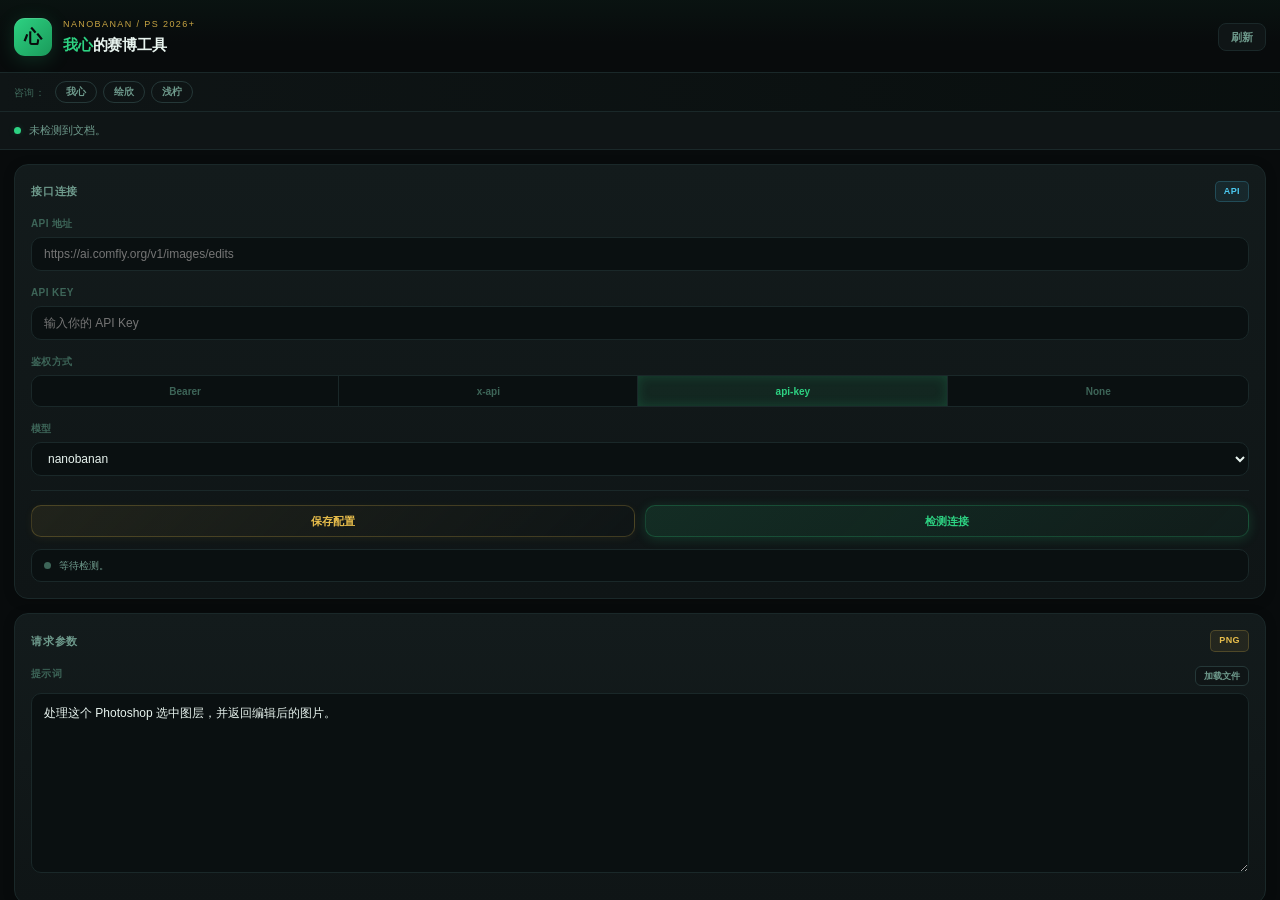
==== app.html @ c8e30601 "新架构" ====
<!DOCTYPE html>
<html>
  <head>
    <meta charset="UTF-8" />
    <title>我心的赛博工具</title>
    <link rel="stylesheet" href="app.css" />
  </head>
  <body>
    <div id="panel">

      <div class="header">
        <div class="header-left">
          <div class="brand-mark">心</div>
          <div class="header-text">
            <span class="eyebrow">NANOBANAN / PS 2026+</span>
            <span class="title"><span class="title-highlight">我心</span>的赛博工具</span>
          </div>
        </div>
        <button class="btn-icon" id="refreshBtn">刷新</button>
      </div>

      <div class="consult-bar">
        <span class="consult-label">咨询：</span>
        <button class="consult-btn" id="consultWoxin">我心</button>
        <button class="consult-btn" id="consultHuixin">绘欣</button>
        <button class="consult-btn" id="consultQianning">浅柠</button>
      </div>

      <div class="layer-bar">
        <span class="dot dot-green"></span>
        <span id="layerStatus">未检测到文档。</span>
      </div>

      <div class="card card-secondary">
        <div class="card-header">
          <span class="card-title">接口连接</span>
          <span class="badge badge-cyan">API</span>
        </div>

        <div class="field">
          <label for="apiUrlInput">API 地址</label>
          <input type="text" id="apiUrlInput" placeholder="https://ai.comfly.org/v1/images/edits" />
        </div>

        <div class="field">
          <label for="apiKeyInput">API Key</label>
          <input type="password" id="apiKeyInput" placeholder="输入你的 API Key" />
        </div>

        <div class="field">
          <label>鉴权方式</label>
          <div class="seg-group" id="authModeInput">
            <button class="seg seg-first" data-value="bearer">Bearer</button>
            <button class="seg" data-value="x-api-key">x-api</button>
            <button class="seg seg-active" data-value="api-key">api-key</button>
            <button class="seg seg-last" data-value="none">None</button>
          </div>
        </div>

        <div class="field">
          <label for="modelInput">模型</label>
          <select id="modelInput">
            <option value="nanobanan">nanobanan</option>
          </select>
        </div>

        <div class="btn-row">
          <button class="btn-secondary" id="saveConfigBtn">保存配置</button>
          <span class="btn-row-gap"></span>
          <button class="btn-accent" id="testBtn">检测连接</button>
        </div>

        <div class="conn-box" id="connectionStatus">
          <span class="dot dot-gray"></span>
          <span id="connLabel">等待检测。</span>
        </div>
      </div>

      <div class="card card-secondary">
        <div class="card-header">
          <span class="card-title">请求参数</span>
          <span class="badge badge-amber">PNG</span>
        </div>

        <div class="field">
          <div class="field-header">
            <label>提示词</label>
            <button class="btn-load" id="loadPromptBtn">加载文件</button>
          </div>
          <textarea class="prompt-area" id="promptInput" spellcheck="false">处理这个 Photoshop 选中图层，并返回编辑后的图片。</textarea>
        </div>
      </div>

      <div class="status-bar" id="status">就绪。我心的赛博工具 v2.0</div>

      <div class="card action-card">
        <div class="card-header">
          <span class="card-title">操作流程</span>
          <span class="badge badge-brand">心班</span>
        </div>

        <button class="btn-toggle toggle-on" id="fitBoundsInput">结果适配原图层边界：开启</button>

        <div class="step-group">
          <div class="step-label"><span class="step-num">1</span><span class="step-text">捕获选区</span></div>
          <button class="btn-primary" id="uploadBtn">上传图层</button>
          <div class="preview-box" id="previewSource">
            <span class="preview-empty" id="previewSourceEmpty">框选区域后点击上传</span>
            <img class="preview-img" id="previewSourceImg" />
          </div>
        </div>

        <div class="step-divider"></div>

        <div class="step-group">
          <div class="step-label"><span class="step-num step-num-amber">2</span><span class="step-text">AI 处理</span></div>
          <button class="btn-generate" id="sendApiBtn" disabled>上传API网站</button>
          <div class="preview-box" id="previewResult">
            <span class="preview-empty" id="previewResultEmpty">API 返回结果</span>
            <img class="preview-img" id="previewResultImg" />
          </div>
        </div>

        <div class="step-divider"></div>

        <div class="step-group">
          <div class="step-label"><span class="step-num">3</span><span class="step-text">导入结果</span></div>
          <button class="btn-import" id="importPsBtn" disabled>传回PS</button>
        </div>
      </div>

    </div>
    <script src="app.js"></script>
  </body>
</html>
---- app.css ----
:root {
  --bg: #080b0c;
  --surface: #0f1516;
  --card: #131b1c;
  --card-hover: #162122;
  --input-bg: #0a1011;
  --line: #1a2829;
  --line-light: #253838;
  --text: #e8f4ef;
  --muted: #6e9a8c;
  --subtle: #3d6558;
  --green: #2dd282;
  --green-light: #5ae8a8;
  --green-dim: rgba(45, 210, 130, 0.08);
  --green-glow: rgba(45, 210, 130, 0.18);
  --green-border: rgba(45, 210, 130, 0.22);
  --amber: #e8be4c;
  --amber-dim: rgba(232, 190, 76, 0.08);
  --amber-glow: rgba(232, 190, 76, 0.15);
  --amber-border: rgba(232, 190, 76, 0.22);
  --cyan: #4cc9f0;
  --cyan-dim: rgba(76, 201, 240, 0.08);
  --cyan-border: rgba(76, 201, 240, 0.22);
  --bad: #f07167;
  --bad-dim: rgba(240, 113, 103, 0.10);
  --radius: 10px;
  --radius-lg: 14px;
}

body {
  margin: 0;
  padding: 0;
  background: var(--bg);
  color: var(--text);
  font-family: "Segoe UI", -apple-system, sans-serif;
  font-size: 12px;
  line-height: 1.5;
  height: 100vh;
  overflow: hidden;
}

#panel {
  display: flex;
  flex-direction: column;
  padding: 0 14px 20px 14px;
  height: 100vh;
  overflow-y: auto;
  box-sizing: border-box;
}

#panel > * {
  flex-shrink: 0;
}

.header {
  display: flex;
  flex-direction: row;
  align-items: center;
  justify-content: space-between;
  padding: 18px 14px 16px 14px;
  margin: 0 -14px;
  border-bottom: 1px solid var(--line);
  background: linear-gradient(180deg, rgba(45, 210, 130, 0.04) 0%, transparent 60%);
}

.header-left {
  display: flex;
  flex-direction: row;
  align-items: center;
}

.brand-mark {
  width: 38px;
  height: 38px;
  background: linear-gradient(135deg, #2dd282 0%, #1a9a5a 100%);
  color: #080b0c;
  font-weight: 900;
  font-size: 18px;
  display: flex;
  align-items: center;
  justify-content: center;
  border-radius: 11px;
  margin-right: 11px;
  box-shadow: 0 4px 20px var(--green-glow), inset 0 1px 0 rgba(255,255,255,0.15);
}

.header-text {
  display: flex;
  flex-direction: column;
}

.eyebrow {
  color: var(--amber);
  font-size: 9px;
  letter-spacing: 1.4px;
  text-transform: uppercase;
  opacity: 0.85;
}

.title {
  font-size: 15px;
  font-weight: 800;
  margin-top: 2px;
  color: var(--text);
  letter-spacing: -0.2px;
}

.title-highlight {
  color: var(--green);
}

.btn-icon {
  height: 28px;
  padding: 0 12px;
  background: var(--surface);
  border: 1px solid var(--line);
  border-radius: 8px;
  color: var(--muted);
  font-size: 11px;
  font-weight: 600;
  font-family: inherit;
  cursor: pointer;
}

.consult-bar {
  display: flex;
  flex-direction: row;
  align-items: center;
  padding: 8px 14px;
  margin: 0 -14px;
  background: linear-gradient(90deg, var(--surface) 0%, rgba(45, 210, 130, 0.02) 100%);
  border-bottom: 1px solid var(--line);
}

.consult-label {
  font-size: 10px;
  color: var(--subtle);
  margin-right: 10px;
  letter-spacing: 0.3px;
}

.consult-btn {
  height: 22px;
  padding: 0 10px;
  margin-right: 6px;
  background: transparent;
  border: 1px solid var(--line-light);
  border-radius: 12px;
  color: var(--muted);
  font-size: 10px;
  font-weight: 600;
  font-family: inherit;
  cursor: pointer;
}

.layer-bar {
  display: flex;
  flex-direction: row;
  align-items: center;
  padding: 10px 14px;
  margin: 0 -14px;
  background: var(--surface);
  border-bottom: 1px solid var(--line);
  font-size: 11px;
  color: var(--muted);
}

.dot {
  width: 7px;
  height: 7px;
  border-radius: 50%;
  margin-right: 8px;
  flex-shrink: 0;
}

.dot-green { background: var(--green); box-shadow: 0 0 6px var(--green-glow); }
.dot-gray { background: var(--subtle); }
.dot-red { background: var(--bad); }

.card {
  margin-top: 14px;
  padding: 16px;
  background: var(--card);
  border: 1px solid var(--line);
  border-radius: var(--radius-lg);
  box-shadow: 0 2px 12px rgba(0,0,0,0.2);
}

.card-secondary {
  background: linear-gradient(180deg, var(--card) 0%, var(--surface) 100%);
  border-color: var(--line);
}

.card-header {
  display: flex;
  flex-direction: row;
  align-items: center;
  justify-content: space-between;
  margin-bottom: 14px;
}

.card-title {
  font-size: 11px;
  font-weight: 700;
  text-transform: uppercase;
  letter-spacing: 0.8px;
  color: var(--muted);
}

.badge {
  font-size: 9px;
  font-weight: 700;
  padding: 3px 8px;
  border-radius: 5px;
  letter-spacing: 0.4px;
}

.badge-cyan {
  background: var(--cyan-dim);
  color: var(--cyan);
  border: 1px solid var(--cyan-border);
}

.badge-amber {
  background: var(--amber-dim);
  color: var(--amber);
  border: 1px solid var(--amber-border);
}

.badge-brand {
  background: var(--green-dim);
  color: var(--green);
  border: 1px solid var(--green-border);
}

.field {
  margin-bottom: 14px;
}

.field-header {
  display: flex;
  flex-direction: row;
  align-items: center;
  justify-content: space-between;
  margin-bottom: 6px;
}

.field-header label {
  margin-bottom: 0;
}

.btn-load {
  height: 20px;
  padding: 0 8px;
  background: var(--surface);
  border: 1px solid var(--line-light);
  border-radius: 6px;
  color: var(--muted);
  font-size: 9px;
  font-weight: 600;
  font-family: inherit;
  cursor: pointer;
}

.field label {
  display: block;
  color: var(--subtle);
  font-size: 10px;
  font-weight: 600;
  letter-spacing: 0.4px;
  margin-bottom: 6px;
  text-transform: uppercase;
}

input[type="text"],
input[type="password"] {
  display: block;
  width: 100%;
  height: 34px;
  padding: 0 12px;
  background: var(--input-bg);
  border: 1px solid var(--line);
  border-radius: var(--radius);
  color: var(--text);
  font-size: 12px;
  font-family: inherit;
  box-sizing: border-box;
}

input[type="text"]:focus,
input[type="password"]:focus {
  border-color: var(--green);
  outline: none;
  box-shadow: 0 0 0 3px var(--green-dim), 0 0 12px var(--green-glow);
}

textarea {
  display: block;
  width: 100%;
  min-height: 120px;
  max-height: 220px;
  overflow: auto;
  padding: 10px 12px;
  background: var(--input-bg);
  border: 1px solid var(--line);
  border-radius: var(--radius);
  color: var(--text);
  font-size: 12px;
  font-family: inherit;
  line-height: 1.6;
  white-space: pre-wrap;
  overflow-wrap: anywhere;
  box-sizing: border-box;
  resize: vertical;
}

.prompt-scroll {
  display: none;
}

.prompt-area {
  display: block;
  width: 100%;
  height: 180px;
  min-height: 150px;
  max-height: 240px;
  padding: 10px 12px;
  background: var(--input-bg);
  border: 1px solid var(--line);
  border-radius: var(--radius);
  color: var(--text);
  font-size: 12px;
  font-family: inherit;
  line-height: 1.6;
  box-sizing: border-box;
  outline: none;
  resize: vertical;
  overflow: auto;
  white-space: pre-wrap;
  overflow-wrap: anywhere;
  scrollbar-gutter: stable;
}

.prompt-area::-webkit-scrollbar {
  width: 9px;
}

.prompt-area::-webkit-scrollbar-track {
  background: rgba(10, 16, 17, 0.9);
  border-radius: 999px;
}

.prompt-area::-webkit-scrollbar-thumb {
  background: var(--line-light);
  border: 2px solid var(--input-bg);
  border-radius: 999px;
}

.prompt-area::-webkit-scrollbar-thumb:hover {
  background: var(--subtle);
}

textarea:focus {
  border-color: var(--amber);
  outline: none;
  box-shadow: 0 0 0 3px var(--amber-dim), 0 0 12px var(--amber-glow);
}

select {
  display: block;
  width: 100%;
  height: 34px;
  padding: 0 12px;
  background: var(--input-bg);
  border: 1px solid var(--line);
  border-radius: var(--radius);
  color: var(--text);
  font-size: 12px;
  font-family: inherit;
  box-sizing: border-box;
}

select:focus {
  border-color: var(--green);
  outline: none;
  box-shadow: 0 0 0 3px var(--green-dim);
}

.seg-group {
  display: flex;
  flex-direction: row;
  border-radius: var(--radius);
  overflow: hidden;
  border: 1px solid var(--line);
}

.seg {
  flex: 1 1 auto;
  height: 30px;
  margin: 0;
  padding: 0 4px;
  background: var(--input-bg);
  border: none;
  border-right: 1px solid var(--line);
  border-radius: 0;
  color: var(--subtle);
  font-size: 10px;
  font-weight: 600;
  font-family: inherit;
  cursor: pointer;
}

.seg-first {
  border-radius: 0;
}

.seg-last {
  border-right: none;
  border-radius: 0;
}

.seg-active {
  background: var(--green-dim);
  color: var(--green);
  box-shadow: inset 0 0 12px var(--green-glow);
}

.btn-row {
  display: flex;
  flex-direction: row;
  margin-top: 14px;
  padding-top: 14px;
  border-top: 1px solid var(--line);
}

.btn-row button {
  flex: 1 1 auto;
}

.btn-row-gap {
  width: 10px;
  flex-shrink: 0;
}

button {
  height: 32px;
  padding: 0 14px;
  background: var(--surface);
  border: 1px solid var(--line);
  border-radius: var(--radius);
  color: var(--text);
  font-size: 11px;
  font-weight: 600;
  font-family: inherit;
  cursor: pointer;
}

button:disabled {
  opacity: 0.30;
  cursor: default;
}

.btn-secondary {
  background: linear-gradient(135deg, var(--amber-dim) 0%, var(--surface) 100%);
  border-color: var(--amber-border);
  color: var(--amber);
  box-shadow: 0 2px 8px rgba(232, 190, 76, 0.06);
}

.btn-accent {
  background: linear-gradient(135deg, rgba(45, 210, 130, 0.12) 0%, rgba(45, 210, 130, 0.04) 100%);
  border: 1px solid var(--green-border);
  color: var(--green);
  box-shadow: 0 2px 12px var(--green-glow);
}

.btn-primary {
  width: 100%;
  height: 38px;
  background: linear-gradient(135deg, #2dd282 0%, #1fb86d 50%, #17a05e 100%);
  border: none;
  border-radius: var(--radius);
  color: #080b0c;
  font-size: 13px;
  font-weight: 700;
  box-shadow: 0 4px 20px var(--green-glow), inset 0 1px 0 rgba(255,255,255,0.15);
}

.btn-toggle {
  width: 100%;
  height: 30px;
  margin-bottom: 16px;
  text-align: left;
  padding: 0 12px;
  font-size: 11px;
  border-radius: var(--radius);
}

.toggle-on {
  background: linear-gradient(135deg, var(--amber-dim) 0%, transparent 100%);
  border-color: var(--amber-border);
  color: var(--amber);
}

.toggle-off {
  background: var(--surface);
  border-color: var(--line);
  color: var(--muted);
}

.conn-box {
  display: flex;
  flex-direction: row;
  align-items: center;
  margin-top: 12px;
  padding: 8px 12px;
  background: var(--input-bg);
  border: 1px solid var(--line);
  border-radius: var(--radius);
  font-size: 10px;
  color: var(--muted);
}

.conn-ok {
  border-color: var(--green-border);
  color: var(--green);
  background: linear-gradient(135deg, var(--green-dim) 0%, var(--input-bg) 100%);
  box-shadow: 0 0 8px var(--green-glow);
}

.conn-bad {
  border-color: rgba(240, 113, 103, 0.3);
  color: var(--bad);
  background: linear-gradient(135deg, var(--bad-dim) 0%, var(--input-bg) 100%);
}

.action-card {
  margin-top: 16px;
  padding: 18px;
  background: linear-gradient(170deg, #112a20 0%, var(--card) 40%, var(--bg) 100%);
  border: 1px solid var(--green-border);
  border-radius: var(--radius-lg);
  box-shadow: 0 6px 30px rgba(45, 210, 130, 0.06), inset 0 1px 0 rgba(45, 210, 130, 0.08);
}

.action-card .card-header {
  margin-bottom: 16px;
  padding-bottom: 12px;
  border-bottom: 1px solid rgba(45, 210, 130, 0.12);
}

.preview-box {
  margin: 8px 0 0 0;
  padding: 4px;
  background: linear-gradient(180deg, var(--input-bg) 0%, #060909 100%);
  border: 1px solid var(--line);
  border-radius: var(--radius);
  height: 140px;
  display: flex;
  align-items: center;
  justify-content: center;
  overflow: hidden;
  box-shadow: inset 0 2px 8px rgba(0,0,0,0.3);
}

.preview-empty {
  color: var(--subtle);
  font-size: 10px;
  text-align: center;
  letter-spacing: 0.3px;
}

.preview-img {
  width: 100%;
  height: 100%;
  border-radius: 8px;
  display: none;
}

.step-group {
  margin-bottom: 4px;
}

.step-label {
  display: flex;
  flex-direction: row;
  align-items: center;
  margin-bottom: 8px;
}

.step-num {
  width: 22px;
  height: 22px;
  background: linear-gradient(135deg, var(--green) 0%, #1a9a5a 100%);
  color: #080b0c;
  font-size: 11px;
  font-weight: 800;
  display: flex;
  align-items: center;
  justify-content: center;
  border-radius: 7px;
  margin-right: 10px;
  box-shadow: 0 2px 10px var(--green-glow);
}

.step-num-amber {
  background: linear-gradient(135deg, var(--amber) 0%, #b8882a 100%);
  box-shadow: 0 2px 10px var(--amber-glow);
}

.step-text {
  font-size: 11px;
  font-weight: 700;
  color: var(--text);
  letter-spacing: 0.3px;
}

.step-divider {
  height: 1px;
  margin: 14px 0;
  background: linear-gradient(90deg, transparent 0%, var(--line-light) 15%, var(--green-border) 50%, var(--line-light) 85%, transparent 100%);
}

.btn-generate {
  width: 100%;
  height: 36px;
  background: linear-gradient(135deg, rgba(232, 190, 76, 0.14) 0%, rgba(232, 190, 76, 0.04) 100%);
  border: 1px solid var(--amber-border);
  border-radius: var(--radius);
  color: var(--amber);
  font-size: 12px;
  font-weight: 700;
  font-family: inherit;
  cursor: pointer;
  box-shadow: 0 3px 14px var(--amber-glow);
}

.btn-generate:disabled {
  opacity: 0.30;
  cursor: default;
  box-shadow: none;
}

.btn-import {
  width: 100%;
  height: 36px;
  background: linear-gradient(135deg, #2dd282 0%, #1fb86d 50%, #17a05e 100%);
  border: none;
  border-radius: var(--radius);
  color: #080b0c;
  font-size: 12px;
  font-weight: 700;
  font-family: inherit;
  cursor: pointer;
  box-shadow: 0 4px 20px var(--green-glow), inset 0 1px 0 rgba(255,255,255,0.12);
}

.btn-import:disabled {
  opacity: 0.30;
  cursor: default;
  box-shadow: none;
}

.status-bar {
  margin-top: 16px;
  margin-bottom: 0;
  padding: 9px 14px;
  background: linear-gradient(135deg, var(--surface) 0%, var(--bg) 100%);
  border: 1px solid var(--line);
  border-radius: var(--radius);
  color: var(--subtle);
  font-size: 10px;
  letter-spacing: 0.2px;
}

.status-ok {
  color: var(--green);
  border-color: var(--green-border);
}

.status-bad {
  color: var(--bad);
  border-color: rgba(240, 113, 103, 0.3);
}
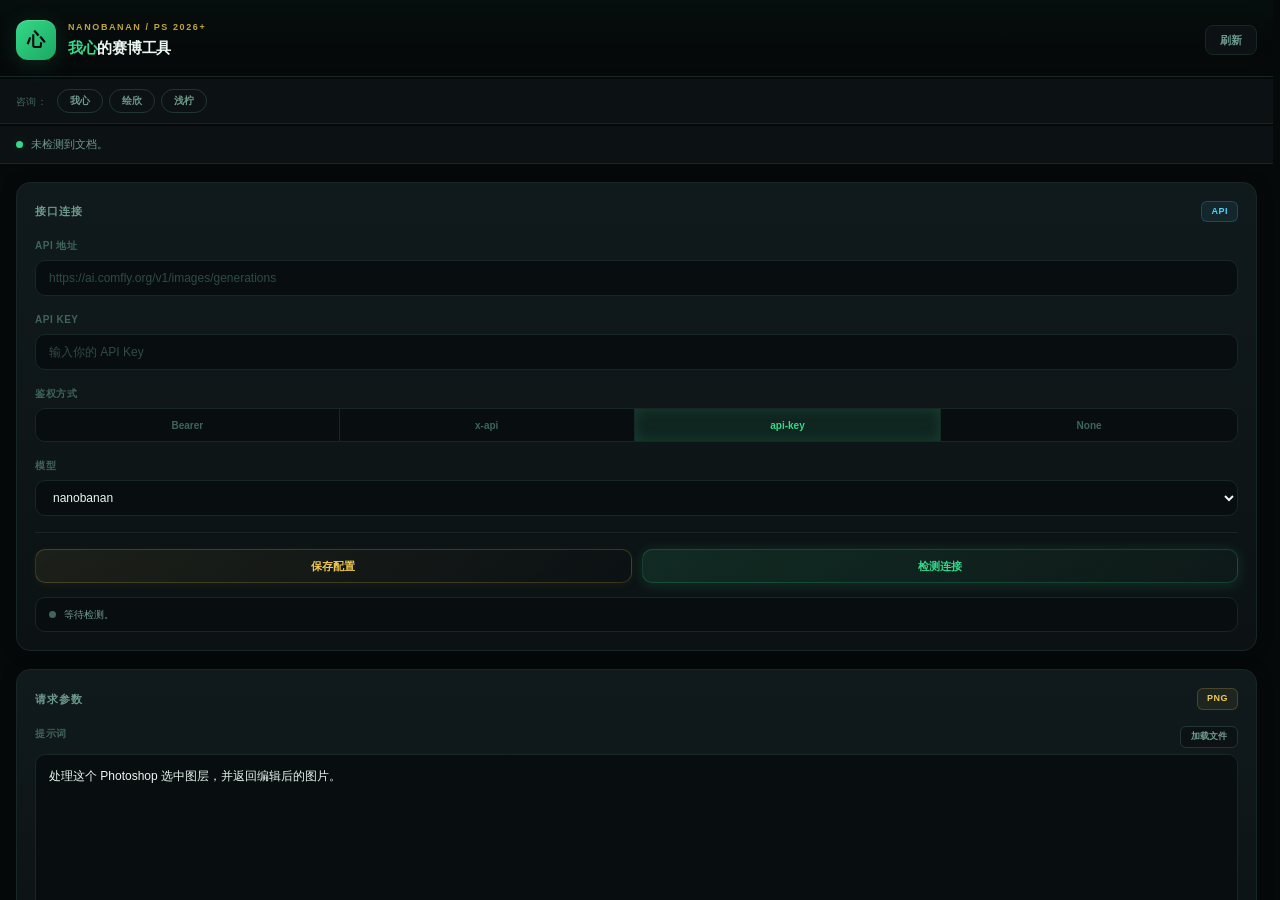
==== commit a7abc020: "修改多图传输" ====
--- a/app.html
+++ b/app.html
@@ -39,7 +39,7 @@
 
         <div class="field">
           <label for="apiUrlInput">API 地址</label>
-          <input type="text" id="apiUrlInput" placeholder="https://ai.comfly.org/v1/images/edits" />
+          <input type="text" id="apiUrlInput" placeholder="https://ai.comfly.org/v1/images/generations" />
         </div>
 
         <div class="field">
@@ -104,10 +104,33 @@
         <div class="step-group">
           <div class="step-label"><span class="step-num">1</span><span class="step-text">捕获选区</span></div>
           <button class="btn-primary" id="uploadBtn">上传图层</button>
-          <div class="preview-box" id="previewSource">
-            <span class="preview-empty" id="previewSourceEmpty">框选区域后点击上传</span>
-            <img class="preview-img" id="previewSourceImg" />
+          <div class="image-grid" id="imageGrid">
+            <div class="image-slot" data-index="0">
+              <span class="slot-label">1</span>
+              <span class="slot-empty">拖入或点击上传</span>
+              <img class="slot-img" />
+              <button class="slot-remove">&times;</button>
+            </div>
+            <div class="image-slot" data-index="1">
+              <span class="slot-label">2</span>
+              <span class="slot-empty">拖入或点击上传</span>
+              <img class="slot-img" />
+              <button class="slot-remove">&times;</button>
+            </div>
+            <div class="image-slot" data-index="2">
+              <span class="slot-label">3</span>
+              <span class="slot-empty">拖入或点击上传</span>
+              <img class="slot-img" />
+              <button class="slot-remove">&times;</button>
+            </div>
+            <div class="image-slot" data-index="3">
+              <span class="slot-label">4</span>
+              <span class="slot-empty">拖入或点击上传</span>
+              <img class="slot-img" />
+              <button class="slot-remove">&times;</button>
+            </div>
           </div>
+          <div class="slot-hint">支持拖入图片文件或点击"上传图层"从 PS 捕获</div>
         </div>
 
         <div class="step-divider"></div>
--- a/app.css
+++ b/app.css
@@ -1,108 +1,132 @@
 :root {
-  --bg: #080b0c;
-  --surface: #0f1516;
-  --card: #131b1c;
-  --card-hover: #162122;
-  --input-bg: #0a1011;
-  --line: #1a2829;
-  --line-light: #253838;
-  --text: #e8f4ef;
+  --bg: #06090a;
+  --surface: #0c1214;
+  --card: #101a1c;
+  --card-hover: #142022;
+  --input-bg: #080e10;
+  --line: #182626;
+  --line-light: #223535;
+  --text: #eaf6f0;
   --muted: #6e9a8c;
   --subtle: #3d6558;
-  --green: #2dd282;
+  --green: #34d98a;
   --green-light: #5ae8a8;
-  --green-dim: rgba(45, 210, 130, 0.08);
-  --green-glow: rgba(45, 210, 130, 0.18);
-  --green-border: rgba(45, 210, 130, 0.22);
-  --amber: #e8be4c;
-  --amber-dim: rgba(232, 190, 76, 0.08);
-  --amber-glow: rgba(232, 190, 76, 0.15);
-  --amber-border: rgba(232, 190, 76, 0.22);
-  --cyan: #4cc9f0;
-  --cyan-dim: rgba(76, 201, 240, 0.08);
-  --cyan-border: rgba(76, 201, 240, 0.22);
+  --green-dim: rgba(52, 217, 138, 0.07);
+  --green-glow: rgba(52, 217, 138, 0.16);
+  --green-border: rgba(52, 217, 138, 0.20);
+  --amber: #f0c850;
+  --amber-dim: rgba(240, 200, 80, 0.07);
+  --amber-glow: rgba(240, 200, 80, 0.13);
+  --amber-border: rgba(240, 200, 80, 0.20);
+  --cyan: #50d4f8;
+  --cyan-dim: rgba(80, 212, 248, 0.07);
+  --cyan-border: rgba(80, 212, 248, 0.20);
   --bad: #f07167;
-  --bad-dim: rgba(240, 113, 103, 0.10);
+  --bad-dim: rgba(240, 113, 103, 0.08);
   --radius: 10px;
   --radius-lg: 14px;
-}
+  --shadow-card: 0 2px 16px rgba(0,0,0,0.28);
+  --transition: 0.18s cubic-bezier(0.4, 0, 0.2, 1);
+}
+
+* { box-sizing: border-box; }
 
 body {
   margin: 0;
   padding: 0;
   background: var(--bg);
   color: var(--text);
-  font-family: "Segoe UI", -apple-system, sans-serif;
+  font-family: "Segoe UI", -apple-system, BlinkMacSystemFont, sans-serif;
   font-size: 12px;
   line-height: 1.5;
   height: 100vh;
   overflow: hidden;
+  -webkit-font-smoothing: antialiased;
 }
 
 #panel {
   display: flex;
   flex-direction: column;
-  padding: 0 14px 20px 14px;
+  gap: 2px;
+  padding: 0 16px 28px 16px;
   height: 100vh;
   overflow-y: auto;
-  box-sizing: border-box;
-}
+  scrollbar-gutter: stable;
+}
+
+#panel::-webkit-scrollbar { width: 7px; }
+#panel::-webkit-scrollbar-track { background: transparent; }
+#panel::-webkit-scrollbar-thumb { background: var(--line-light); border-radius: 99px; }
+#panel::-webkit-scrollbar-thumb:hover { background: var(--subtle); }
 
 #panel > * {
   flex-shrink: 0;
 }
 
+/* --- Header --- */
 .header {
   display: flex;
   flex-direction: row;
   align-items: center;
   justify-content: space-between;
-  padding: 18px 14px 16px 14px;
-  margin: 0 -14px;
+  padding: 20px 16px 16px 16px;
+  margin: 0 -16px;
   border-bottom: 1px solid var(--line);
-  background: linear-gradient(180deg, rgba(45, 210, 130, 0.04) 0%, transparent 60%);
+  background: linear-gradient(180deg, rgba(52, 217, 138, 0.03) 0%, transparent 70%);
+  position: sticky;
+  top: 0;
+  z-index: 10;
+  backdrop-filter: blur(12px);
+  -webkit-backdrop-filter: blur(12px);
 }
 
 .header-left {
   display: flex;
   flex-direction: row;
   align-items: center;
+  gap: 12px;
 }
 
 .brand-mark {
-  width: 38px;
-  height: 38px;
-  background: linear-gradient(135deg, #2dd282 0%, #1a9a5a 100%);
-  color: #080b0c;
+  width: 40px;
+  height: 40px;
+  background: linear-gradient(135deg, #34d98a 0%, #1ca862 100%);
+  color: #06090a;
   font-weight: 900;
   font-size: 18px;
   display: flex;
   align-items: center;
   justify-content: center;
-  border-radius: 11px;
-  margin-right: 11px;
-  box-shadow: 0 4px 20px var(--green-glow), inset 0 1px 0 rgba(255,255,255,0.15);
+  border-radius: 12px;
+  box-shadow: 0 4px 24px var(--green-glow), inset 0 1px 0 rgba(255,255,255,0.18);
+  transition: transform var(--transition), box-shadow var(--transition);
+}
+
+.brand-mark:hover {
+  transform: scale(1.05);
+  box-shadow: 0 6px 32px var(--green-glow), inset 0 1px 0 rgba(255,255,255,0.2);
 }
 
 .header-text {
   display: flex;
   flex-direction: column;
+  gap: 2px;
 }
 
 .eyebrow {
   color: var(--amber);
   font-size: 9px;
-  letter-spacing: 1.4px;
+  letter-spacing: 1.6px;
   text-transform: uppercase;
-  opacity: 0.85;
+  opacity: 0.8;
+  font-weight: 600;
 }
 
 .title {
   font-size: 15px;
   font-weight: 800;
-  margin-top: 2px;
   color: var(--text);
-  letter-spacing: -0.2px;
+  letter-spacing: -0.3px;
 }
 
 .title-highlight {
@@ -110,8 +134,8 @@
 }
 
 .btn-icon {
-  height: 28px;
-  padding: 0 12px;
+  height: 30px;
+  padding: 0 14px;
   background: var(--surface);
   border: 1px solid var(--line);
   border-radius: 8px;
@@ -120,15 +144,23 @@
   font-weight: 600;
   font-family: inherit;
   cursor: pointer;
-}
-
+  transition: all var(--transition);
+}
+
+.btn-icon:hover {
+  background: var(--card);
+  border-color: var(--line-light);
+  color: var(--text);
+}
+
+/* --- Consult Bar --- */
 .consult-bar {
   display: flex;
   flex-direction: row;
   align-items: center;
-  padding: 8px 14px;
-  margin: 0 -14px;
-  background: linear-gradient(90deg, var(--surface) 0%, rgba(45, 210, 130, 0.02) 100%);
+  padding: 10px 16px;
+  margin: 0 -16px;
+  background: var(--surface);
   border-bottom: 1px solid var(--line);
 }
 
@@ -136,12 +168,13 @@
   font-size: 10px;
   color: var(--subtle);
   margin-right: 10px;
-  letter-spacing: 0.3px;
+  letter-spacing: 0.4px;
+  font-weight: 500;
 }
 
 .consult-btn {
-  height: 22px;
-  padding: 0 10px;
+  height: 24px;
+  padding: 0 12px;
   margin-right: 6px;
   background: transparent;
   border: 1px solid var(--line-light);
@@ -151,14 +184,22 @@
   font-weight: 600;
   font-family: inherit;
   cursor: pointer;
-}
-
+  transition: all var(--transition);
+}
+
+.consult-btn:hover {
+  border-color: var(--green-border);
+  color: var(--green);
+  background: var(--green-dim);
+}
+
+/* --- Layer Bar --- */
 .layer-bar {
   display: flex;
   flex-direction: row;
   align-items: center;
-  padding: 10px 14px;
-  margin: 0 -14px;
+  padding: 10px 16px;
+  margin: 0 -16px;
   background: var(--surface);
   border-bottom: 1px solid var(--line);
   font-size: 11px;
@@ -173,22 +214,27 @@
   flex-shrink: 0;
 }
 
-.dot-green { background: var(--green); box-shadow: 0 0 6px var(--green-glow); }
+.dot-green { background: var(--green); box-shadow: 0 0 8px var(--green-glow); }
 .dot-gray { background: var(--subtle); }
-.dot-red { background: var(--bad); }
-
+.dot-red { background: var(--bad); box-shadow: 0 0 6px var(--bad-dim); }
+
+/* --- Cards --- */
 .card {
-  margin-top: 14px;
-  padding: 16px;
+  margin-top: 16px;
+  padding: 18px;
   background: var(--card);
   border: 1px solid var(--line);
   border-radius: var(--radius-lg);
-  box-shadow: 0 2px 12px rgba(0,0,0,0.2);
+  box-shadow: var(--shadow-card);
+  transition: border-color var(--transition);
+}
+
+.card:hover {
+  border-color: var(--line-light);
 }
 
 .card-secondary {
   background: linear-gradient(180deg, var(--card) 0%, var(--surface) 100%);
-  border-color: var(--line);
 }
 
 .card-header {
@@ -196,23 +242,23 @@
   flex-direction: row;
   align-items: center;
   justify-content: space-between;
-  margin-bottom: 14px;
+  margin-bottom: 16px;
 }
 
 .card-title {
   font-size: 11px;
   font-weight: 700;
   text-transform: uppercase;
-  letter-spacing: 0.8px;
+  letter-spacing: 1px;
   color: var(--muted);
 }
 
 .badge {
   font-size: 9px;
   font-weight: 700;
-  padding: 3px 8px;
-  border-radius: 5px;
-  letter-spacing: 0.4px;
+  padding: 3px 9px;
+  border-radius: 6px;
+  letter-spacing: 0.5px;
 }
 
 .badge-cyan {
@@ -233,8 +279,9 @@
   border: 1px solid var(--green-border);
 }
 
+/* --- Form Fields --- */
 .field {
-  margin-bottom: 14px;
+  margin-bottom: 16px;
 }
 
 .field-header {
@@ -250,8 +297,8 @@
 }
 
 .btn-load {
-  height: 20px;
-  padding: 0 8px;
+  height: 22px;
+  padding: 0 10px;
   background: var(--surface);
   border: 1px solid var(--line-light);
   border-radius: 6px;
@@ -260,6 +307,13 @@
   font-weight: 600;
   font-family: inherit;
   cursor: pointer;
+  transition: all var(--transition);
+}
+
+.btn-load:hover {
+  border-color: var(--amber-border);
+  color: var(--amber);
+  background: var(--amber-dim);
 }
 
 .field label {
@@ -267,8 +321,8 @@
   color: var(--subtle);
   font-size: 10px;
   font-weight: 600;
-  letter-spacing: 0.4px;
-  margin-bottom: 6px;
+  letter-spacing: 0.5px;
+  margin-bottom: 7px;
   text-transform: uppercase;
 }
 
@@ -276,42 +330,49 @@
 input[type="password"] {
   display: block;
   width: 100%;
-  height: 34px;
-  padding: 0 12px;
+  height: 36px;
+  padding: 0 13px;
   background: var(--input-bg);
   border: 1px solid var(--line);
   border-radius: var(--radius);
   color: var(--text);
   font-size: 12px;
   font-family: inherit;
-  box-sizing: border-box;
+  transition: all var(--transition);
 }
 
 input[type="text"]:focus,
 input[type="password"]:focus {
   border-color: var(--green);
   outline: none;
-  box-shadow: 0 0 0 3px var(--green-dim), 0 0 12px var(--green-glow);
-}
-
+  box-shadow: 0 0 0 3px var(--green-dim), 0 0 16px var(--green-glow);
+}
+
+input[type="text"]::placeholder,
+input[type="password"]::placeholder {
+  color: var(--subtle);
+  opacity: 0.7;
+}
+
+/* --- Textarea & Prompt --- */
 textarea {
   display: block;
   width: 100%;
   min-height: 120px;
-  max-height: 220px;
+  max-height: 240px;
   overflow: auto;
-  padding: 10px 12px;
+  padding: 11px 13px;
   background: var(--input-bg);
   border: 1px solid var(--line);
   border-radius: var(--radius);
   color: var(--text);
   font-size: 12px;
   font-family: inherit;
-  line-height: 1.6;
+  line-height: 1.7;
   white-space: pre-wrap;
   overflow-wrap: anywhere;
-  box-sizing: border-box;
   resize: vertical;
+  transition: border-color var(--transition), box-shadow var(--transition);
 }
 
 .prompt-scroll {
@@ -323,61 +384,49 @@
   width: 100%;
   height: 180px;
   min-height: 150px;
-  max-height: 240px;
-  padding: 10px 12px;
+  max-height: 260px;
+  padding: 11px 13px;
   background: var(--input-bg);
   border: 1px solid var(--line);
   border-radius: var(--radius);
   color: var(--text);
   font-size: 12px;
   font-family: inherit;
-  line-height: 1.6;
-  box-sizing: border-box;
+  line-height: 1.7;
   outline: none;
   resize: vertical;
   overflow: auto;
   white-space: pre-wrap;
   overflow-wrap: anywhere;
   scrollbar-gutter: stable;
-}
-
-.prompt-area::-webkit-scrollbar {
-  width: 9px;
-}
-
-.prompt-area::-webkit-scrollbar-track {
-  background: rgba(10, 16, 17, 0.9);
-  border-radius: 999px;
-}
-
-.prompt-area::-webkit-scrollbar-thumb {
-  background: var(--line-light);
-  border: 2px solid var(--input-bg);
-  border-radius: 999px;
-}
-
-.prompt-area::-webkit-scrollbar-thumb:hover {
-  background: var(--subtle);
-}
-
-textarea:focus {
+  transition: border-color var(--transition), box-shadow var(--transition);
+}
+
+.prompt-area::-webkit-scrollbar { width: 8px; }
+.prompt-area::-webkit-scrollbar-track { background: rgba(8, 14, 16, 0.9); border-radius: 99px; }
+.prompt-area::-webkit-scrollbar-thumb { background: var(--line-light); border: 2px solid var(--input-bg); border-radius: 99px; }
+.prompt-area::-webkit-scrollbar-thumb:hover { background: var(--subtle); }
+
+textarea:focus,
+.prompt-area:focus {
   border-color: var(--amber);
   outline: none;
-  box-shadow: 0 0 0 3px var(--amber-dim), 0 0 12px var(--amber-glow);
-}
-
+  box-shadow: 0 0 0 3px var(--amber-dim), 0 0 14px var(--amber-glow);
+}
+
+/* --- Select --- */
 select {
   display: block;
   width: 100%;
-  height: 34px;
-  padding: 0 12px;
+  height: 36px;
+  padding: 0 13px;
   background: var(--input-bg);
   border: 1px solid var(--line);
   border-radius: var(--radius);
   color: var(--text);
   font-size: 12px;
   font-family: inherit;
-  box-sizing: border-box;
+  transition: all var(--transition);
 }
 
 select:focus {
@@ -386,6 +435,7 @@
   box-shadow: 0 0 0 3px var(--green-dim);
 }
 
+/* --- Segmented Control --- */
 .seg-group {
   display: flex;
   flex-direction: row;
@@ -396,9 +446,9 @@
 
 .seg {
   flex: 1 1 auto;
-  height: 30px;
+  height: 32px;
   margin: 0;
-  padding: 0 4px;
+  padding: 0 6px;
   background: var(--input-bg);
   border: none;
   border-right: 1px solid var(--line);
@@ -408,28 +458,30 @@
   font-weight: 600;
   font-family: inherit;
   cursor: pointer;
-}
-
-.seg-first {
-  border-radius: 0;
-}
-
-.seg-last {
-  border-right: none;
-  border-radius: 0;
-}
+  transition: all var(--transition);
+}
+
+.seg:hover {
+  background: var(--surface);
+  color: var(--muted);
+}
+
+.seg-first { border-radius: 0; }
+.seg-last { border-right: none; border-radius: 0; }
 
 .seg-active {
   background: var(--green-dim);
   color: var(--green);
-  box-shadow: inset 0 0 12px var(--green-glow);
-}
-
+  box-shadow: inset 0 0 14px var(--green-glow);
+}
+
+/* --- Buttons --- */
 .btn-row {
   display: flex;
   flex-direction: row;
-  margin-top: 14px;
-  padding-top: 14px;
+  gap: 10px;
+  margin-top: 16px;
+  padding-top: 16px;
   border-top: 1px solid var(--line);
 }
 
@@ -438,13 +490,12 @@
 }
 
 .btn-row-gap {
-  width: 10px;
-  flex-shrink: 0;
+  display: none;
 }
 
 button {
-  height: 32px;
-  padding: 0 14px;
+  height: 34px;
+  padding: 0 16px;
   background: var(--surface);
   border: 1px solid var(--line);
   border-radius: var(--radius);
@@ -453,10 +504,20 @@
   font-weight: 600;
   font-family: inherit;
   cursor: pointer;
+  transition: all var(--transition);
+}
+
+button:hover:not(:disabled) {
+  border-color: var(--line-light);
+  background: var(--card);
+}
+
+button:active:not(:disabled) {
+  transform: scale(0.97);
 }
 
 button:disabled {
-  opacity: 0.30;
+  opacity: 0.28;
   cursor: default;
 }
 
@@ -464,34 +525,49 @@
   background: linear-gradient(135deg, var(--amber-dim) 0%, var(--surface) 100%);
   border-color: var(--amber-border);
   color: var(--amber);
-  box-shadow: 0 2px 8px rgba(232, 190, 76, 0.06);
+  box-shadow: 0 2px 10px rgba(240, 200, 80, 0.05);
+}
+
+.btn-secondary:hover:not(:disabled) {
+  box-shadow: 0 4px 16px var(--amber-glow);
+  border-color: var(--amber);
 }
 
 .btn-accent {
-  background: linear-gradient(135deg, rgba(45, 210, 130, 0.12) 0%, rgba(45, 210, 130, 0.04) 100%);
+  background: linear-gradient(135deg, rgba(52, 217, 138, 0.12) 0%, rgba(52, 217, 138, 0.03) 100%);
   border: 1px solid var(--green-border);
   color: var(--green);
-  box-shadow: 0 2px 12px var(--green-glow);
+  box-shadow: 0 2px 14px var(--green-glow);
+}
+
+.btn-accent:hover:not(:disabled) {
+  box-shadow: 0 4px 24px var(--green-glow);
+  border-color: var(--green);
 }
 
 .btn-primary {
   width: 100%;
-  height: 38px;
-  background: linear-gradient(135deg, #2dd282 0%, #1fb86d 50%, #17a05e 100%);
+  height: 40px;
+  background: linear-gradient(135deg, #38e090 0%, #24c474 50%, #1aad64 100%);
   border: none;
   border-radius: var(--radius);
-  color: #080b0c;
+  color: #06090a;
   font-size: 13px;
   font-weight: 700;
-  box-shadow: 0 4px 20px var(--green-glow), inset 0 1px 0 rgba(255,255,255,0.15);
+  box-shadow: 0 4px 24px var(--green-glow), inset 0 1px 0 rgba(255,255,255,0.18);
+}
+
+.btn-primary:hover:not(:disabled) {
+  box-shadow: 0 6px 32px var(--green-glow), inset 0 1px 0 rgba(255,255,255,0.22);
+  background: linear-gradient(135deg, #42e89a 0%, #2cd080 50%, #20b86c 100%);
 }
 
 .btn-toggle {
   width: 100%;
-  height: 30px;
-  margin-bottom: 16px;
+  height: 32px;
+  margin-bottom: 18px;
   text-align: left;
-  padding: 0 12px;
+  padding: 0 14px;
   font-size: 11px;
   border-radius: var(--radius);
 }
@@ -508,59 +584,64 @@
   color: var(--muted);
 }
 
+/* --- Connection Status --- */
 .conn-box {
   display: flex;
   flex-direction: row;
   align-items: center;
-  margin-top: 12px;
-  padding: 8px 12px;
+  margin-top: 14px;
+  padding: 9px 13px;
   background: var(--input-bg);
   border: 1px solid var(--line);
   border-radius: var(--radius);
   font-size: 10px;
   color: var(--muted);
+  transition: all var(--transition);
 }
 
 .conn-ok {
   border-color: var(--green-border);
   color: var(--green);
   background: linear-gradient(135deg, var(--green-dim) 0%, var(--input-bg) 100%);
-  box-shadow: 0 0 8px var(--green-glow);
+  box-shadow: 0 0 10px var(--green-glow);
 }
 
 .conn-bad {
-  border-color: rgba(240, 113, 103, 0.3);
+  border-color: rgba(240, 113, 103, 0.28);
   color: var(--bad);
   background: linear-gradient(135deg, var(--bad-dim) 0%, var(--input-bg) 100%);
 }
 
+/* --- Action Card --- */
 .action-card {
-  margin-top: 16px;
-  padding: 18px;
-  background: linear-gradient(170deg, #112a20 0%, var(--card) 40%, var(--bg) 100%);
+  margin-top: 18px;
+  padding: 20px;
+  background: linear-gradient(170deg, #0e2a1e 0%, var(--card) 35%, var(--bg) 100%);
   border: 1px solid var(--green-border);
   border-radius: var(--radius-lg);
-  box-shadow: 0 6px 30px rgba(45, 210, 130, 0.06), inset 0 1px 0 rgba(45, 210, 130, 0.08);
+  box-shadow: 0 8px 40px rgba(52, 217, 138, 0.05), inset 0 1px 0 rgba(52, 217, 138, 0.06);
 }
 
 .action-card .card-header {
-  margin-bottom: 16px;
-  padding-bottom: 12px;
-  border-bottom: 1px solid rgba(45, 210, 130, 0.12);
-}
-
+  margin-bottom: 18px;
+  padding-bottom: 14px;
+  border-bottom: 1px solid rgba(52, 217, 138, 0.10);
+}
+
+/* --- Preview Boxes --- */
 .preview-box {
-  margin: 8px 0 0 0;
+  margin: 10px 0 0 0;
   padding: 4px;
-  background: linear-gradient(180deg, var(--input-bg) 0%, #060909 100%);
-  border: 1px solid var(--line);
-  border-radius: var(--radius);
-  height: 140px;
+  background: linear-gradient(180deg, var(--input-bg) 0%, #050808 100%);
+  border: 1px solid var(--line);
+  border-radius: var(--radius);
+  height: 150px;
   display: flex;
   align-items: center;
   justify-content: center;
   overflow: hidden;
-  box-shadow: inset 0 2px 8px rgba(0,0,0,0.3);
+  box-shadow: inset 0 2px 10px rgba(0,0,0,0.35);
+  position: relative;
 }
 
 .preview-empty {
@@ -568,44 +649,168 @@
   font-size: 10px;
   text-align: center;
   letter-spacing: 0.3px;
+  opacity: 0.8;
 }
 
 .preview-img {
   width: 100%;
   height: 100%;
+  object-fit: contain;
   border-radius: 8px;
   display: none;
 }
 
+/* --- Image Grid (Multi-slot) --- */
+.image-grid {
+  display: grid;
+  grid-template-columns: 1fr 1fr;
+  gap: 8px;
+  margin: 10px 0 0 0;
+}
+
+.image-slot {
+  position: relative;
+  aspect-ratio: 1;
+  background: linear-gradient(180deg, var(--input-bg) 0%, #050808 100%);
+  border: 1px dashed var(--line-light);
+  border-radius: var(--radius);
+  display: flex;
+  align-items: center;
+  justify-content: center;
+  overflow: hidden;
+  box-shadow: inset 0 2px 8px rgba(0,0,0,0.25);
+  transition: border-color var(--transition), box-shadow var(--transition), background var(--transition);
+  cursor: default;
+}
+
+.image-slot:hover {
+  border-color: var(--subtle);
+}
+
+.image-slot.drag-over {
+  border-color: var(--green);
+  background: var(--green-dim);
+  box-shadow: inset 0 0 20px var(--green-glow), 0 0 12px var(--green-glow);
+}
+
+.image-slot.has-image {
+  border-style: solid;
+  border-color: var(--green-border);
+}
+
+.slot-label {
+  position: absolute;
+  top: 5px;
+  left: 7px;
+  font-size: 9px;
+  font-weight: 700;
+  color: var(--subtle);
+  opacity: 0.7;
+  pointer-events: none;
+  z-index: 2;
+}
+
+.image-slot.has-image .slot-label {
+  color: var(--green);
+  opacity: 0.9;
+}
+
+.slot-empty {
+  color: var(--subtle);
+  font-size: 9px;
+  text-align: center;
+  letter-spacing: 0.2px;
+  opacity: 0.7;
+  pointer-events: none;
+}
+
+.image-slot.has-image .slot-empty {
+  display: none;
+}
+
+.slot-img {
+  width: 100%;
+  height: 100%;
+  object-fit: contain;
+  border-radius: 8px;
+  display: none;
+}
+
+.image-slot.has-image .slot-img {
+  display: block;
+}
+
+.slot-remove {
+  position: absolute;
+  top: 4px;
+  right: 4px;
+  width: 20px;
+  height: 20px;
+  padding: 0;
+  background: rgba(6, 9, 10, 0.75);
+  border: 1px solid var(--line-light);
+  border-radius: 6px;
+  color: var(--bad);
+  font-size: 14px;
+  font-weight: 700;
+  line-height: 1;
+  display: none;
+  align-items: center;
+  justify-content: center;
+  cursor: pointer;
+  z-index: 3;
+  transition: all var(--transition);
+}
+
+.image-slot.has-image .slot-remove {
+  display: flex;
+}
+
+.slot-remove:hover {
+  background: var(--bad-dim);
+  border-color: var(--bad);
+  box-shadow: 0 0 8px var(--bad-dim);
+}
+
+.slot-hint {
+  margin-top: 8px;
+  font-size: 9px;
+  color: var(--subtle);
+  text-align: center;
+  letter-spacing: 0.2px;
+  opacity: 0.7;
+}
+
+/* --- Steps --- */
 .step-group {
-  margin-bottom: 4px;
+  margin-bottom: 6px;
 }
 
 .step-label {
   display: flex;
   flex-direction: row;
   align-items: center;
-  margin-bottom: 8px;
+  margin-bottom: 10px;
 }
 
 .step-num {
-  width: 22px;
-  height: 22px;
-  background: linear-gradient(135deg, var(--green) 0%, #1a9a5a 100%);
-  color: #080b0c;
+  width: 24px;
+  height: 24px;
+  background: linear-gradient(135deg, var(--green) 0%, #1ca862 100%);
+  color: #06090a;
   font-size: 11px;
   font-weight: 800;
   display: flex;
   align-items: center;
   justify-content: center;
-  border-radius: 7px;
+  border-radius: 8px;
   margin-right: 10px;
-  box-shadow: 0 2px 10px var(--green-glow);
+  box-shadow: 0 3px 12px var(--green-glow);
 }
 
 .step-num-amber {
-  background: linear-gradient(135deg, var(--amber) 0%, #b8882a 100%);
-  box-shadow: 0 2px 10px var(--amber-glow);
+  background: linear-gradient(135deg, var(--amber) 0%, #c49420 100%);
+  box-shadow: 0 3px 12px var(--amber-glow);
 }
 
 .step-text {
@@ -617,14 +822,15 @@
 
 .step-divider {
   height: 1px;
-  margin: 14px 0;
-  background: linear-gradient(90deg, transparent 0%, var(--line-light) 15%, var(--green-border) 50%, var(--line-light) 85%, transparent 100%);
-}
-
+  margin: 16px 0;
+  background: linear-gradient(90deg, transparent 0%, var(--line-light) 12%, var(--green-border) 50%, var(--line-light) 88%, transparent 100%);
+}
+
+/* --- Generate & Import Buttons --- */
 .btn-generate {
   width: 100%;
-  height: 36px;
-  background: linear-gradient(135deg, rgba(232, 190, 76, 0.14) 0%, rgba(232, 190, 76, 0.04) 100%);
+  height: 38px;
+  background: linear-gradient(135deg, rgba(240, 200, 80, 0.12) 0%, rgba(240, 200, 80, 0.03) 100%);
   border: 1px solid var(--amber-border);
   border-radius: var(--radius);
   color: var(--amber);
@@ -632,53 +838,69 @@
   font-weight: 700;
   font-family: inherit;
   cursor: pointer;
-  box-shadow: 0 3px 14px var(--amber-glow);
+  box-shadow: 0 3px 16px var(--amber-glow);
+  transition: all var(--transition);
+}
+
+.btn-generate:hover:not(:disabled) {
+  box-shadow: 0 5px 24px var(--amber-glow);
+  border-color: var(--amber);
 }
 
 .btn-generate:disabled {
-  opacity: 0.30;
+  opacity: 0.28;
   cursor: default;
   box-shadow: none;
 }
 
 .btn-import {
   width: 100%;
-  height: 36px;
-  background: linear-gradient(135deg, #2dd282 0%, #1fb86d 50%, #17a05e 100%);
+  height: 38px;
+  background: linear-gradient(135deg, #38e090 0%, #24c474 50%, #1aad64 100%);
   border: none;
   border-radius: var(--radius);
-  color: #080b0c;
+  color: #06090a;
   font-size: 12px;
   font-weight: 700;
   font-family: inherit;
   cursor: pointer;
-  box-shadow: 0 4px 20px var(--green-glow), inset 0 1px 0 rgba(255,255,255,0.12);
+  box-shadow: 0 4px 24px var(--green-glow), inset 0 1px 0 rgba(255,255,255,0.15);
+  transition: all var(--transition);
+}
+
+.btn-import:hover:not(:disabled) {
+  box-shadow: 0 6px 32px var(--green-glow), inset 0 1px 0 rgba(255,255,255,0.2);
+  background: linear-gradient(135deg, #42e89a 0%, #2cd080 50%, #20b86c 100%);
 }
 
 .btn-import:disabled {
-  opacity: 0.30;
+  opacity: 0.28;
   cursor: default;
   box-shadow: none;
 }
 
+/* --- Status Bar --- */
 .status-bar {
-  margin-top: 16px;
+  margin-top: 18px;
   margin-bottom: 0;
-  padding: 9px 14px;
+  padding: 10px 14px;
   background: linear-gradient(135deg, var(--surface) 0%, var(--bg) 100%);
   border: 1px solid var(--line);
   border-radius: var(--radius);
   color: var(--subtle);
   font-size: 10px;
   letter-spacing: 0.2px;
+  transition: all 0.3s ease;
 }
 
 .status-ok {
   color: var(--green);
   border-color: var(--green-border);
+  background: linear-gradient(135deg, var(--green-dim) 0%, var(--bg) 100%);
 }
 
 .status-bad {
   color: var(--bad);
-  border-color: rgba(240, 113, 103, 0.3);
-}
+  border-color: rgba(240, 113, 103, 0.28);
+  background: linear-gradient(135deg, var(--bad-dim) 0%, var(--bg) 100%);
+}
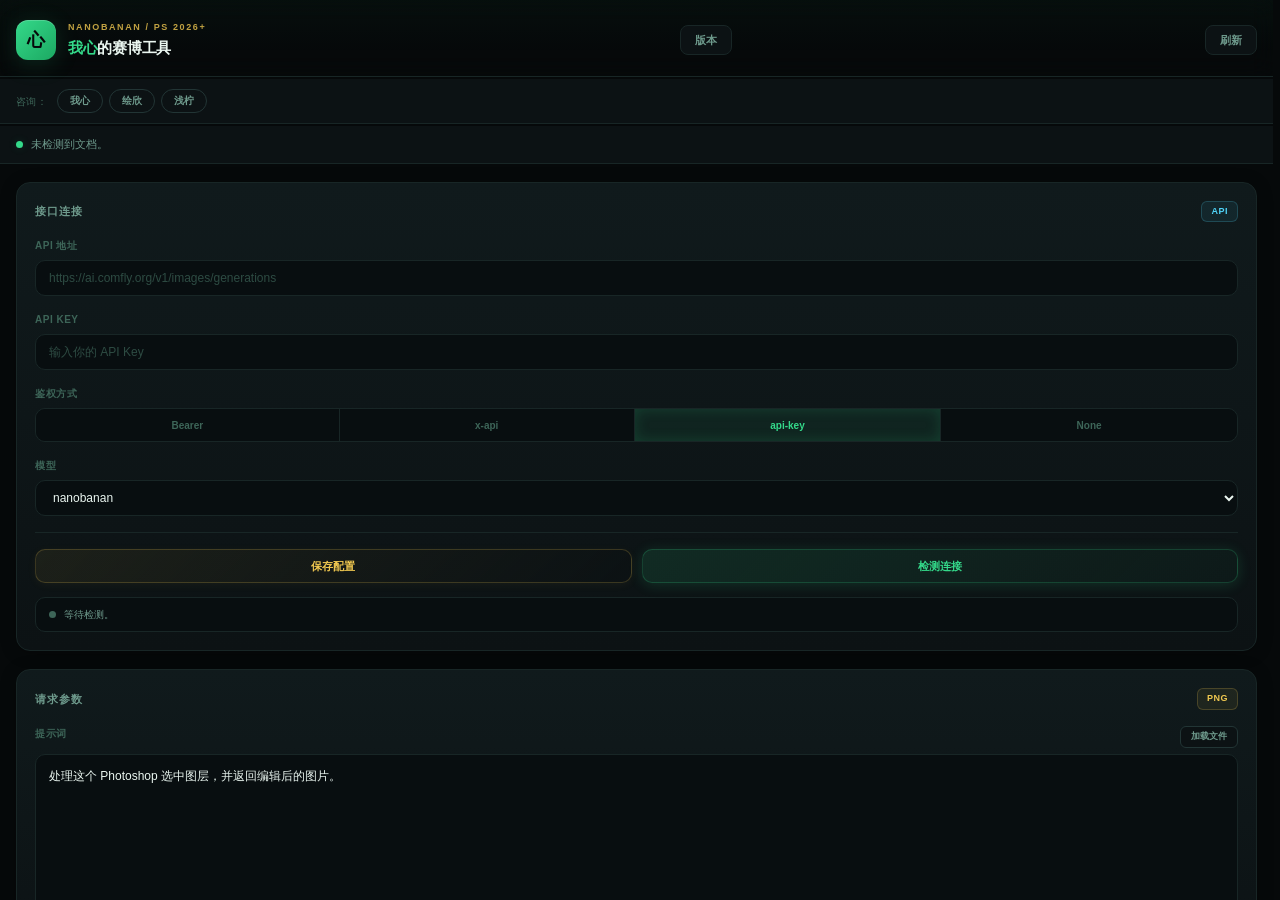
==== commit e30d8d67: "修改版本控制" ====
--- a/app.html
+++ b/app.html
@@ -2,6 +2,9 @@
 <html>
   <head>
     <meta charset="UTF-8" />
+    <meta http-equiv="Cache-Control" content="no-cache, no-store, must-revalidate" />
+    <meta http-equiv="Pragma" content="no-cache" />
+    <meta http-equiv="Expires" content="0" />
     <title>我心的赛博工具</title>
     <link rel="stylesheet" href="app.css" />
   </head>
@@ -16,6 +19,7 @@
             <span class="title"><span class="title-highlight">我心</span>的赛博工具</span>
           </div>
         </div>
+        <button class="btn-icon" id="versionBtn">版本</button>
         <button class="btn-icon" id="refreshBtn">刷新</button>
       </div>
 
@@ -91,7 +95,7 @@
         </div>
       </div>
 
-      <div class="status-bar" id="status">就绪。我心的赛博工具 v2.0</div>
+      <div class="status-bar" id="status">就绪。我心的赛博工具 v1.0.1</div>
 
       <div class="card action-card">
         <div class="card-header">
--- a/app.css
+++ b/app.css
@@ -145,6 +145,7 @@
   font-family: inherit;
   cursor: pointer;
   transition: all var(--transition);
+  margin-left: 6px;
 }
 
 .btn-icon:hover {
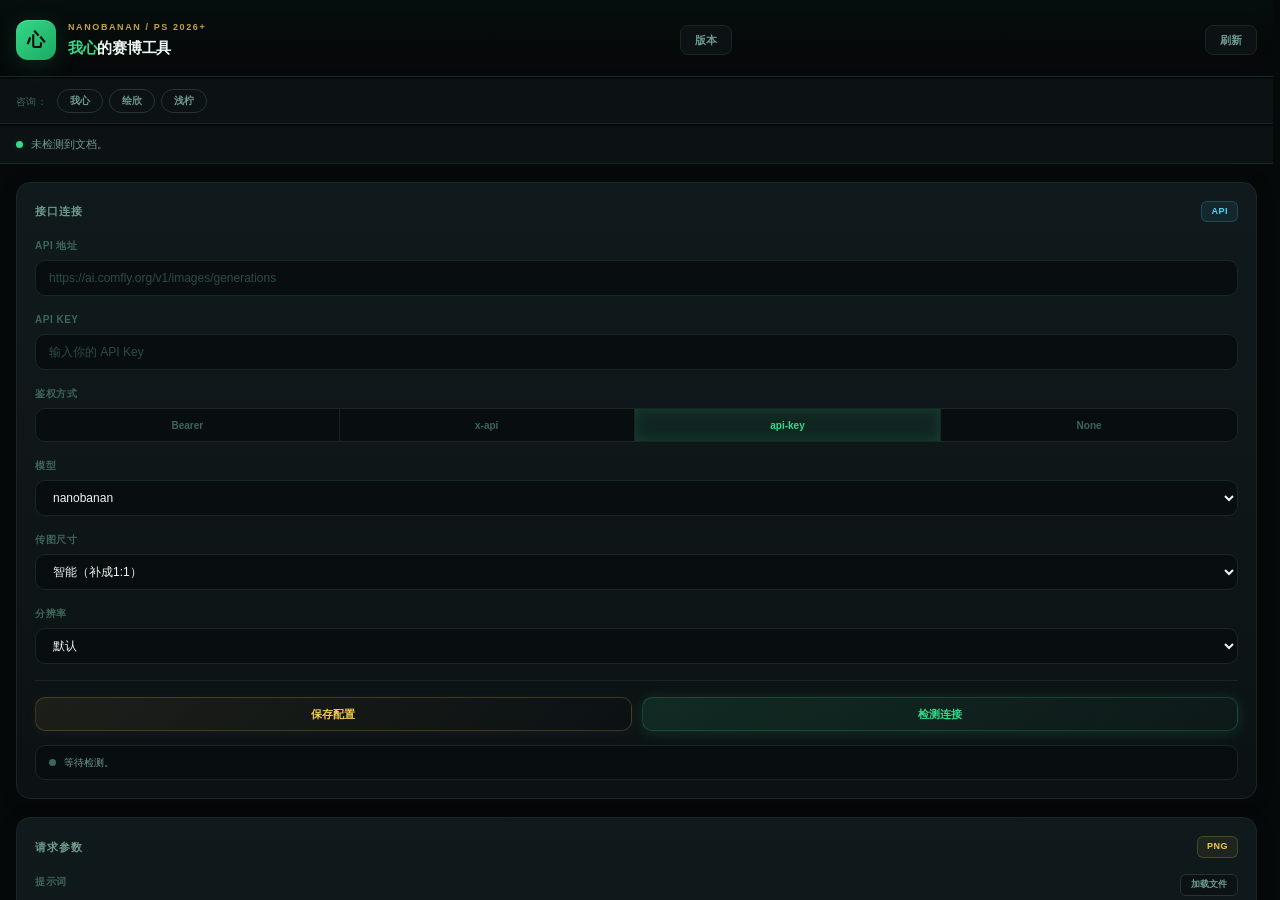
==== commit 323a462c: "添加分辨率" ====
--- a/app.html
+++ b/app.html
@@ -65,6 +65,38 @@
           <label for="modelInput">模型</label>
           <select id="modelInput">
             <option value="nanobanan">nanobanan</option>
+          </select>
+        </div>
+
+        <div class="field">
+          <label for="aspectRatioInput">传图尺寸</label>
+          <select id="aspectRatioInput">
+            <option value="">智能（补成1:1）</option>
+            <option value="4:3">4:3</option>
+            <option value="3:4">3:4</option>
+            <option value="16:9">16:9</option>
+            <option value="9:16">9:16</option>
+            <option value="2:3">2:3</option>
+            <option value="3:2">3:2</option>
+            <option value="1:1">1:1</option>
+            <option value="4:5">4:5</option>
+            <option value="5:4">5:4</option>
+            <option value="21:9">21:9</option>
+            <option value="1:4">1:4</option>
+            <option value="4:1">4:1</option>
+            <option value="8:1">8:1</option>
+            <option value="1:8">1:8</option>
+          </select>
+        </div>
+
+        <div class="field">
+          <label for="imageSizeInput">分辨率</label>
+          <select id="imageSizeInput">
+            <option value="">默认</option>
+            <option value="512">512</option>
+            <option value="1K">1K</option>
+            <option value="2K">2K</option>
+            <option value="4K">4K</option>
           </select>
         </div>
 
